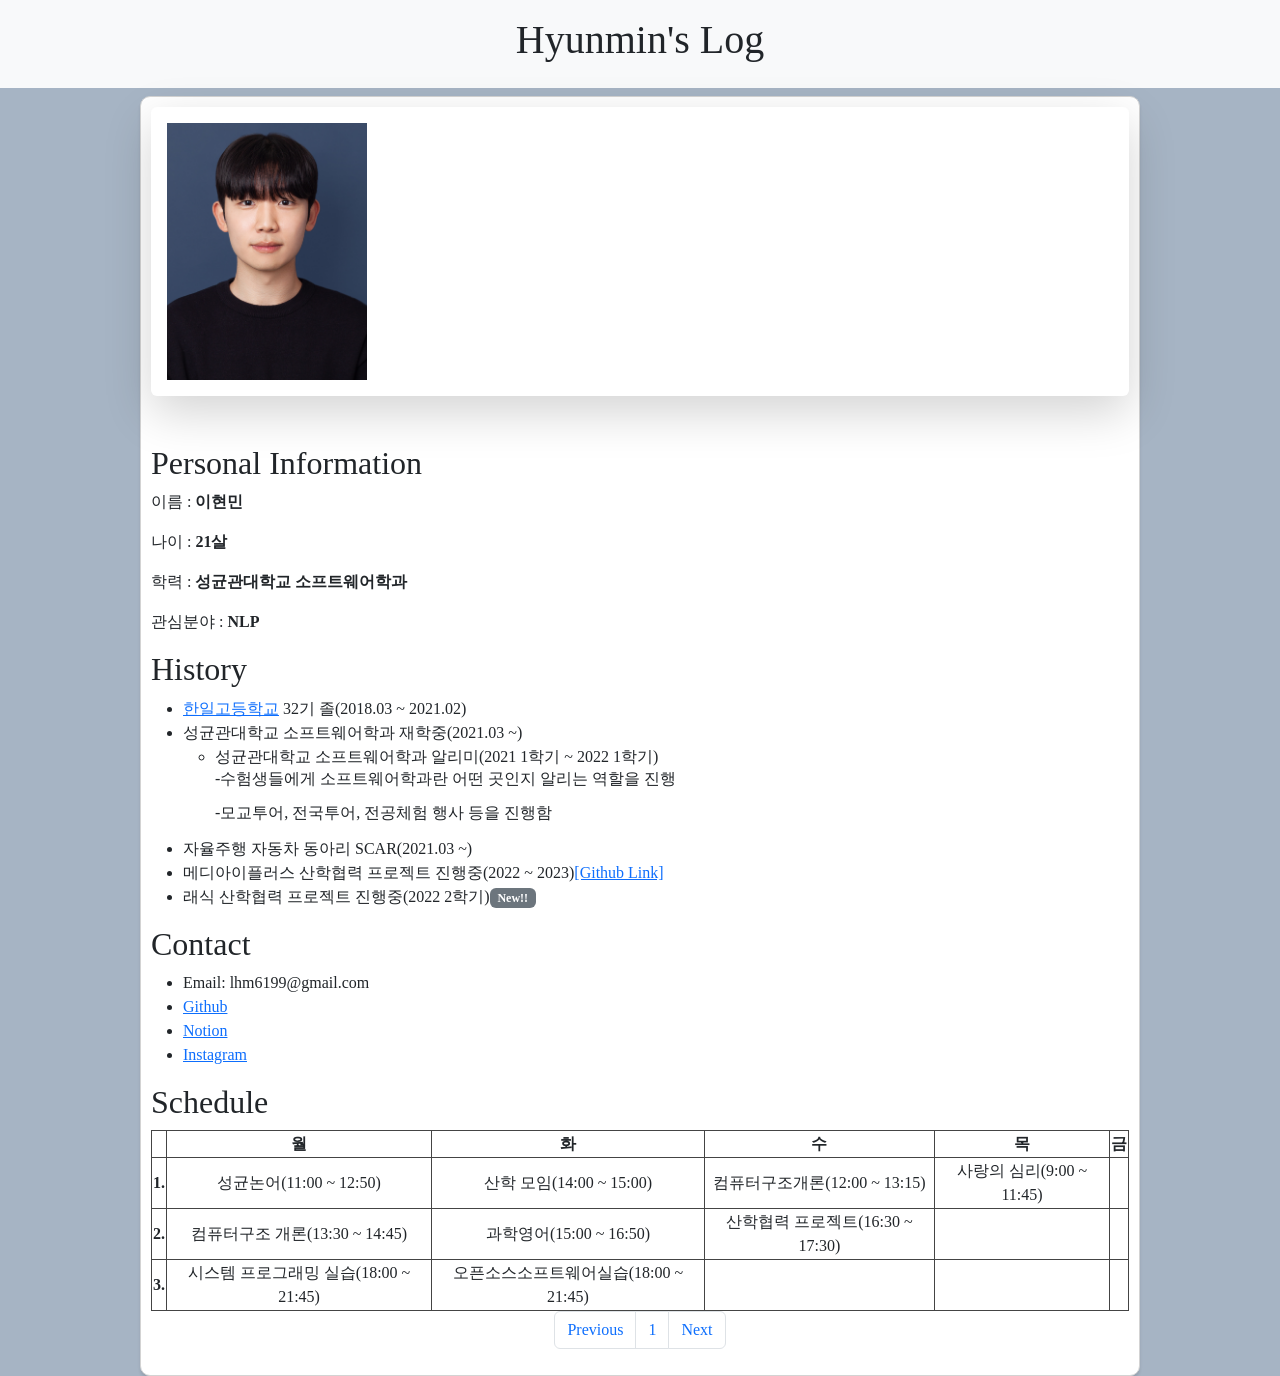
==== index.html @ b53fba77 "demo4" ====
<!DOCTYPE html>
<html>
    <head>
        <meta charset="utf-8">
        <meta name="viewport" content="width=device-width, initial-scale=1">
        <link href="https://cdn.jsdelivr.net/npm/bootstrap@5.2.2/dist/css/bootstrap.min.css" rel="stylesheet" integrity="sha384-Zenh87qX5JnK2Jl0vWa8Ck2rdkQ2Bzep5IDxbcnCeuOxjzrPF/et3URy9Bv1WTRi" crossorigin="anonymous">
        <title>Hyunmin's Log</title>
        <link rel="stylesheet" href="style.css">
        <style>
    .container {
        width: 640px;
    }
    </style>
    </head>
    <body>
        <div class="p-3 mb-2 bg-light text-dark"><h1>Hyunmin's Log</h1></div>
        
        <div id = "top">
        <div class="shadow-lg p-3 mb-5 bg-body rounded">
            <img src = "photo.png", width="200">
        </div>
        <h2>Personal Information</h2>
        <p>이름 : <strong>이현민</strong></p>
        <p>나이 : <strong>21살</strong></p>
        <p>학력 : <strong>성균관대학교 소프트웨어학과</strong></p>
        <p>관심분야 : <strong>NLP</strong></p>
        <h2>History</h2>
        <ul>     
            <li><a href="http://www.hanilgo.cnehs.kr/main.do">한일고등학교</a> 32기 졸(2018.03 ~ 2021.02)</li>
            <li>성균관대학교 소프트웨어학과 재학중(2021.03 ~)</li>
            <ul>
                <li>성균관대학교 소프트웨어학과 알리미(2021 1학기 ~ 2022 1학기)</li>
                <p class="lh-sm">-수험생들에게 소프트웨어학과란 어떤 곳인지 알리는 역할을 진행</p>
                <p class="lh-1">-모교투어, 전국투어, 전공체험 행사 등을 진행함</p>
            </ul>
            <li>자율주행 자동차 동아리 SCAR(2021.03 ~)</li>
            <li>메디아이플러스 산학협력 프로젝트 진행중(2022 ~ 2023)<a href="https://github.com/2022MediAISH">[Github Link]</a></li>
            <li>래식 산학협력 프로젝트 진행중(2022 2학기)<span class="badge bg-secondary">New!!</span></li>
        </ul>
        <h2>Contact</h2>
        <ul>
            <li>Email: lhm6199@gmail.com</li>
            <li><a href="https://github.com/lhm6199">Github</a></li>
            <li><a href="https://flame-reason-b76.notion.site/Hyunmin-s-log-848193a2e9994eef8f55692fc6514714">Notion</a></li>
            <li><a href="https://www.instagram.com/h_mini_lee/">Instagram</a></li>

        </ul>
        <h2>Schedule</h2>
        <table>
            <tr><th></th><th>월</th><th>화</th><th>수</th><th>목</th><th>금</th></tr>
            <tr><th>1.</th><td>성균논어(11:00 ~ 12:50)</td><td>산학 모임(14:00 ~ 15:00)</td><td>컴퓨터구조개론(12:00 ~ 13:15)</td><td>사랑의 심리(9:00 ~ 11:45)</td><td></td></tr>
            <tr><th>2.</th><td>컴퓨터구조 개론(13:30 ~ 14:45)</td><td>과학영어(15:00 ~ 16:50)</td><td>산학협력 프로젝트(16:30 ~ 17:30)</td><td></td><td></td></tr>
            <tr><th>3.</th><td>시스템 프로그래밍 실습(18:00 ~ 21:45)</td><td>오픈소스소프트웨어실습(18:00 ~ 21:45)</td><td></td><td></td><td></td></tr>

        </table>
        <nav aria-label="Page navigation example">
            <ul class="pagination justify-content-center">
              <li class="page-item"><a class="page-link" href="#">Previous</a></li>
              <li class="page-item"><a class="page-link" href="#">1</a></li>
              <li class="page-item"><a class="page-link" href="#">Next</a></li>
            </ul>
          </nav>     
    </div>
    </body>
</html>
---- style.css ----
body {
    background: #a6b4c4;
    font-family: "Georgia";
}


h1 {
text-align: center;
margin-top: 0px;
}

table {
    width: 100%;
    border: 1px solid #444444;
    border-collapse: collapse;
    text-align: center;
}

th, td {
    border: 1px solid #444444;
}

#top {
    width: 1000px;
    background: white;
    margin: auto;
    padding: 10px;
    border-radius: 10px;
    border: 1px solid lightgray;
    box-shadow: 0px 3px 3px rgba(0, 0, 0, 0.1);
    z-index: 1;
}

.list-group{
    line-height: 25px;
}
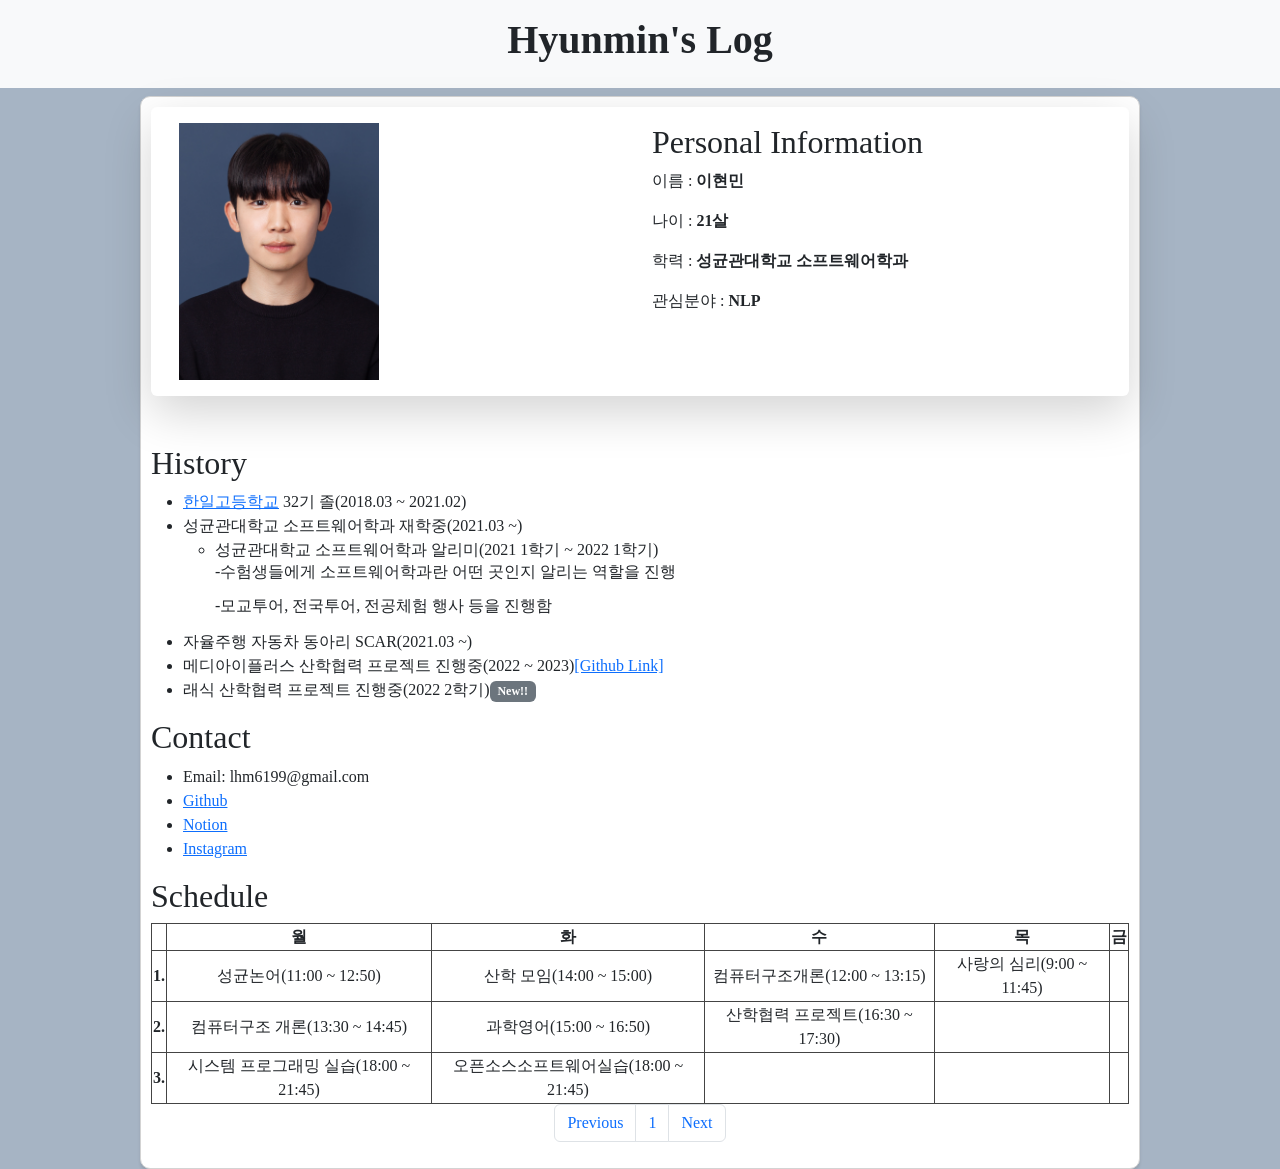
==== commit e76c681d: "final" ====
--- a/index.html
+++ b/index.html
@@ -13,17 +13,27 @@
     </style>
     </head>
     <body>
-        <div class="p-3 mb-2 bg-light text-dark"><h1>Hyunmin's Log</h1></div>
+        <div class="p-3 mb-2 bg-light text-dark"><h1 class="fw-bold">Hyunmin's Log</h1></div>
         
         <div id = "top">
         <div class="shadow-lg p-3 mb-5 bg-body rounded">
-            <img src = "photo.png", width="200">
+            <div class="container-fluid" >
+                <div class="row">
+                    
+                    <div class="col">
+                        <img src = "photo.png", width="200">
+                    </div>
+                    <div class="col">
+                        <h2>Personal Information</h2>
+                        <p>이름 : <strong>이현민</strong></p>
+                        <p>나이 : <strong>21살</strong></p>
+                        <p>학력 : <strong>성균관대학교 소프트웨어학과</strong></p>
+                        <p>관심분야 : <strong>NLP</strong></p>
+                    </div>
+                </div>
+            </div>
         </div>
-        <h2>Personal Information</h2>
-        <p>이름 : <strong>이현민</strong></p>
-        <p>나이 : <strong>21살</strong></p>
-        <p>학력 : <strong>성균관대학교 소프트웨어학과</strong></p>
-        <p>관심분야 : <strong>NLP</strong></p>
+
         <h2>History</h2>
         <ul>     
             <li><a href="http://www.hanilgo.cnehs.kr/main.do">한일고등학교</a> 32기 졸(2018.03 ~ 2021.02)</li>
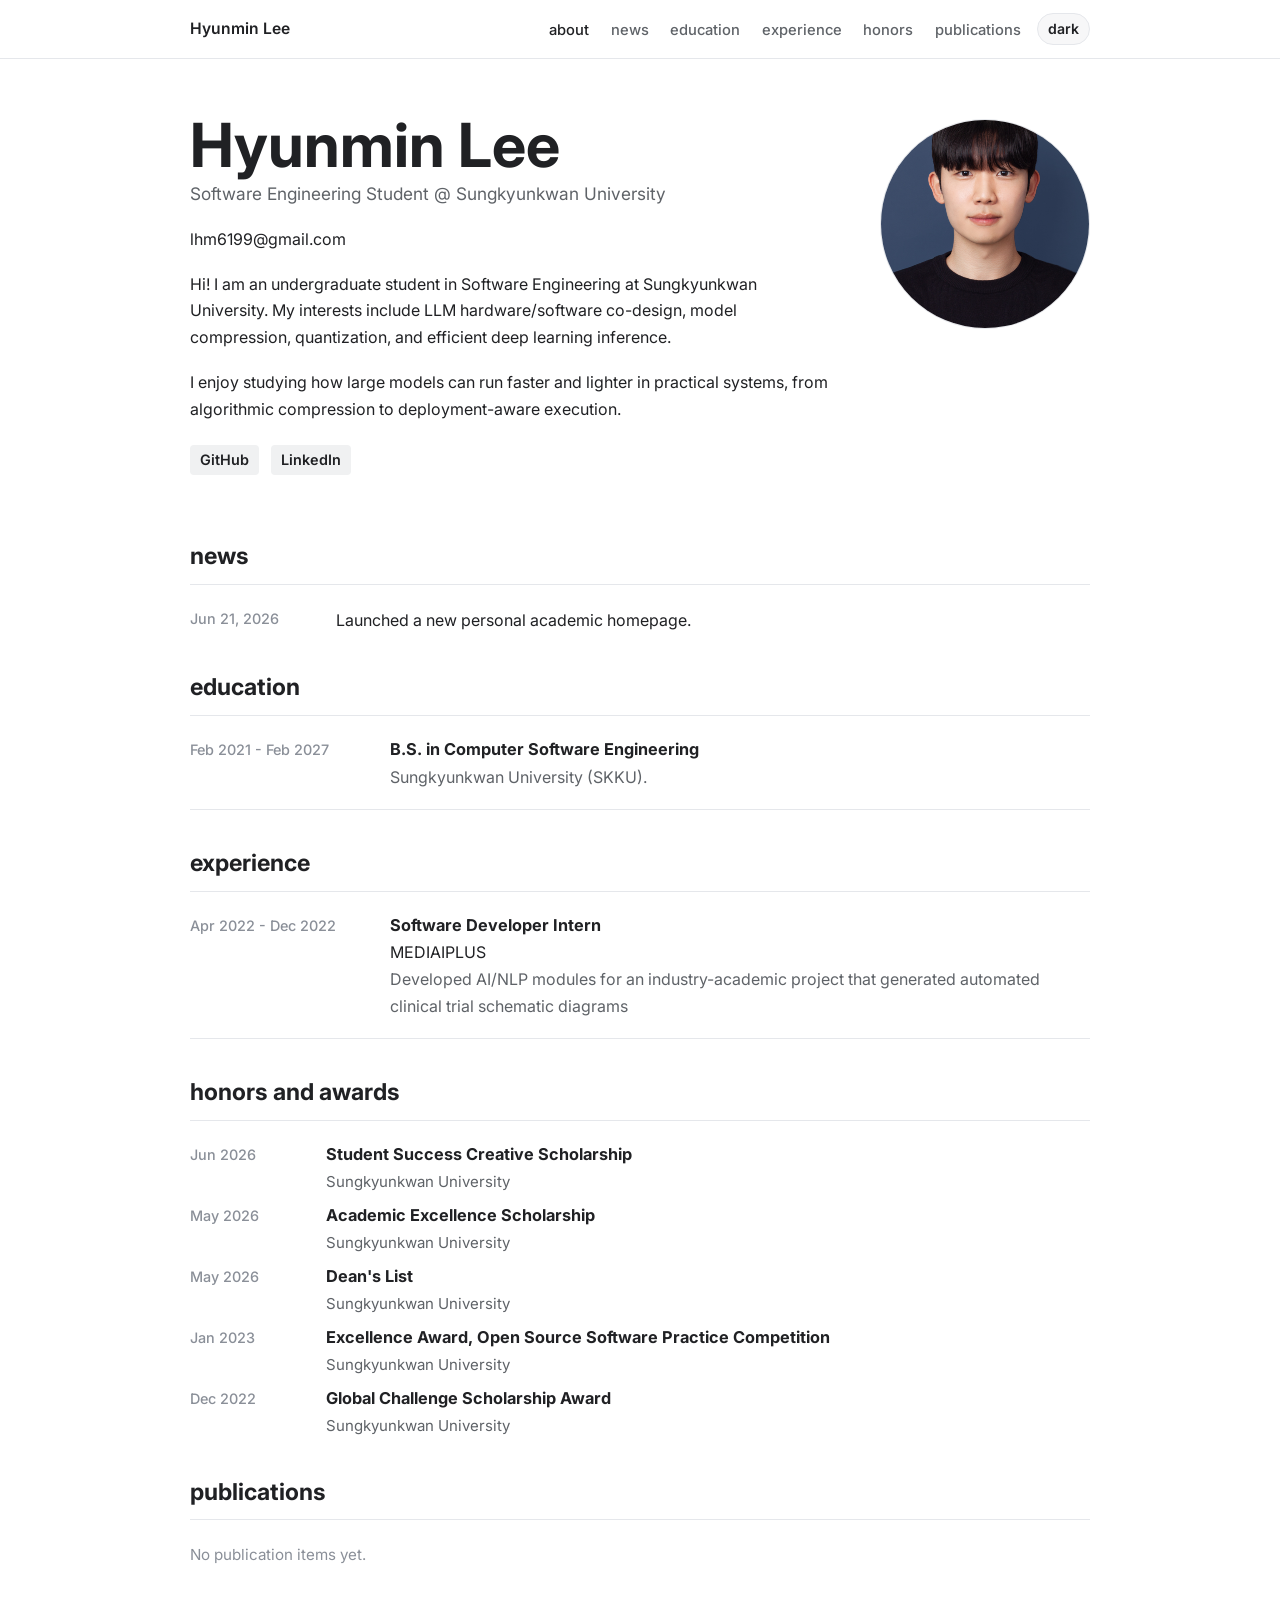
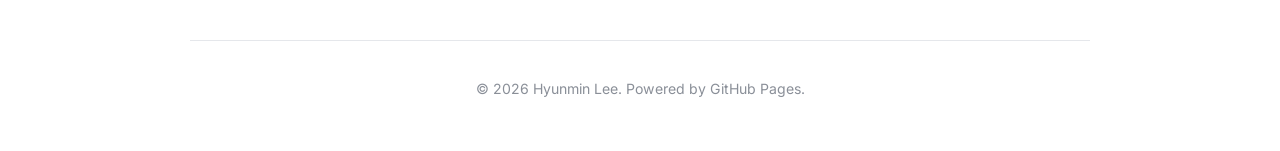
==== commit a96a474d: "new site lanched" ====
--- a/index.html
+++ b/index.html
@@ -1,75 +1,205 @@
 <!DOCTYPE html>
-<html>
-    <head>
-        <meta charset="utf-8">
-        <meta name="viewport" content="width=device-width, initial-scale=1">
-        <link href="https://cdn.jsdelivr.net/npm/bootstrap@5.2.2/dist/css/bootstrap.min.css" rel="stylesheet" integrity="sha384-Zenh87qX5JnK2Jl0vWa8Ck2rdkQ2Bzep5IDxbcnCeuOxjzrPF/et3URy9Bv1WTRi" crossorigin="anonymous">
-        <title>Hyunmin's Log</title>
-        <link rel="stylesheet" href="style.css">
-        <style>
-    .container {
-        width: 640px;
-    }
-    </style>
-    </head>
-    <body>
-        <div class="p-3 mb-2 bg-light text-dark"><h1 class="fw-bold">Hyunmin's Log</h1></div>
-        
-        <div id = "top">
-        <div class="shadow-lg p-3 mb-5 bg-body rounded">
-            <div class="container-fluid" >
-                <div class="row">
-                    
-                    <div class="col">
-                        <img src = "photo.png", width="200">
-                    </div>
-                    <div class="col">
-                        <h2>Personal Information</h2>
-                        <p>이름 : <strong>이현민</strong></p>
-                        <p>나이 : <strong>21살</strong></p>
-                        <p>학력 : <strong>성균관대학교 소프트웨어학과</strong></p>
-                        <p>관심분야 : <strong>NLP</strong></p>
-                    </div>
+<html lang="en">
+
+<head>
+    <meta charset="utf-8">
+    <meta name="viewport" content="width=device-width, initial-scale=1">
+    <title>Hyunmin Lee</title>
+    <meta name="description" content="Hyunmin Lee's academic profile, research interests, publications, and notes.">
+    <link rel="preconnect" href="https://fonts.googleapis.com">
+    <link rel="preconnect" href="https://fonts.gstatic.com" crossorigin>
+    <link href="https://fonts.googleapis.com/css2?family=Inter:wght@400;500;600;700&display=swap" rel="stylesheet">
+    <script>
+        (function () {
+            var savedTheme = null;
+            try {
+                savedTheme = localStorage.getItem("theme");
+            } catch (error) {
+                savedTheme = null;
+            }
+            var prefersDark = window.matchMedia && window.matchMedia("(prefers-color-scheme: dark)").matches;
+            document.documentElement.dataset.theme = savedTheme || (prefersDark ? "dark" : "light");
+        }());
+    </script>
+    <link rel="stylesheet" href="style.css">
+</head>
+
+<body>
+    <header class="site-header">
+        <nav class="nav" aria-label="Primary navigation">
+            <a class="brand" href="index.html">Hyunmin Lee</a>
+            <div class="nav-actions">
+                <ul class="nav-links">
+                    <li><a class="active" href="index.html">about</a></li>
+                    <li><a href="#news">news</a></li>
+                    <li><a href="#education">education</a></li>
+                    <li><a href="#experience">experience</a></li>
+                    <li><a href="#honors">honors</a></li>
+                    <li><a href="#publications">publications</a></li>
+                </ul>
+                <button class="theme-toggle" type="button" aria-label="Switch to dark mode" aria-pressed="false">dark</button>
+            </div>
+        </nav>
+    </header>
+
+    <main class="page">
+        <section class="profile-section" id="about">
+            <div class="profile-text">
+                <h1>Hyunmin Lee</h1>
+                <p class="role">Software Engineering Student @ Sungkyunkwan University</p>
+                <p class="email"><a href="mailto:lhm6199@gmail.com">lhm6199@gmail.com</a></p>
+
+                <p>
+                    Hi! I am an undergraduate student in Software Engineering at Sungkyunkwan University.
+                    My interests include LLM hardware/software co-design, model compression, quantization,
+                    and efficient deep learning inference.
+                </p>
+                <p>
+                    I enjoy studying how large models can run faster and lighter in practical systems,
+                    from algorithmic compression to deployment-aware execution.
+                </p>
+
+                <div class="profile-links" aria-label="External links">
+                    <a href="https://github.com/lhm6199" target="_blank" rel="noreferrer">GitHub</a>
+                    <a href="https://www.linkedin.com/in/hyunminlee2/" target="_blank" rel="noreferrer">LinkedIn</a>
                 </div>
             </div>
-        </div>
-
-        <h2>History</h2>
-        <ul>     
-            <li><a href="http://www.hanilgo.cnehs.kr/main.do">한일고등학교</a> 32기 졸(2018.03 ~ 2021.02)</li>
-            <li>성균관대학교 소프트웨어학과 재학중(2021.03 ~)</li>
-            <ul>
-                <li>성균관대학교 소프트웨어학과 알리미(2021 1학기 ~ 2022 1학기)</li>
-                <p class="lh-sm">-수험생들에게 소프트웨어학과란 어떤 곳인지 알리는 역할을 진행</p>
-                <p class="lh-1">-모교투어, 전국투어, 전공체험 행사 등을 진행함</p>
+
+            <figure class="profile-photo">
+                <img src="photo.png" alt="Portrait of Hyunmin Lee">
+            </figure>
+        </section>
+
+        <section class="content-section" id="news">
+            <div class="section-heading">
+                <h2>news</h2>
+            </div>
+
+            <ul class="news-list">
+                <li><time datetime="2026-06-21">Jun 21, 2026</time><span>Launched a new personal academic homepage.</span></li>
             </ul>
-            <li>자율주행 자동차 동아리 SCAR(2021.03 ~)</li>
-            <li>메디아이플러스 산학협력 프로젝트 진행중(2022 ~ 2023)<a href="https://github.com/2022MediAISH">[Github Link]</a></li>
-            <li>래식 산학협력 프로젝트 진행중(2022 2학기)<span class="badge bg-secondary">New!!</span></li>
-        </ul>
-        <h2>Contact</h2>
-        <ul>
-            <li>Email: lhm6199@gmail.com</li>
-            <li><a href="https://github.com/lhm6199">Github</a></li>
-            <li><a href="https://flame-reason-b76.notion.site/Hyunmin-s-log-848193a2e9994eef8f55692fc6514714">Notion</a></li>
-            <li><a href="https://www.instagram.com/h_mini_lee/">Instagram</a></li>
-
-        </ul>
-        <h2>Schedule</h2>
-        <table>
-            <tr><th></th><th>월</th><th>화</th><th>수</th><th>목</th><th>금</th></tr>
-            <tr><th>1.</th><td>성균논어(11:00 ~ 12:50)</td><td>산학 모임(14:00 ~ 15:00)</td><td>컴퓨터구조개론(12:00 ~ 13:15)</td><td>사랑의 심리(9:00 ~ 11:45)</td><td></td></tr>
-            <tr><th>2.</th><td>컴퓨터구조 개론(13:30 ~ 14:45)</td><td>과학영어(15:00 ~ 16:50)</td><td>산학협력 프로젝트(16:30 ~ 17:30)</td><td></td><td></td></tr>
-            <tr><th>3.</th><td>시스템 프로그래밍 실습(18:00 ~ 21:45)</td><td>오픈소스소프트웨어실습(18:00 ~ 21:45)</td><td></td><td></td><td></td></tr>
-
-        </table>
-        <nav aria-label="Page navigation example">
-            <ul class="pagination justify-content-center">
-              <li class="page-item"><a class="page-link" href="#">Previous</a></li>
-              <li class="page-item"><a class="page-link" href="#">1</a></li>
-              <li class="page-item"><a class="page-link" href="#">Next</a></li>
+        </section>
+
+        <section class="content-section" id="education">
+            <div class="section-heading">
+                <h2>education</h2>
+            </div>
+
+            <div class="cv-list">
+                <article class="cv-item">
+                    <span class="cv-date">Feb 2021 - Feb 2027</span>
+                    <div>
+                        <h3>B.S. in Computer Software Engineering</h3>
+                        <p>Sungkyunkwan University (SKKU).</p>
+                    </div>
+                </article>
+            </div>
+        </section>
+
+        <section class="content-section" id="experience">
+            <div class="section-heading">
+                <h2>experience</h2>
+            </div>
+
+            <div class="cv-list">
+                <article class="cv-item">
+                    <span class="cv-date">Apr 2022 - Dec 2022</span>
+                    <div>
+                        <h3>Software Developer Intern</h3>
+                        <p><a href="https://mediaiplus.com/" target="_blank" rel="noreferrer">MEDIAIPLUS</a></p>
+                        <p>Developed AI/NLP modules for an industry-academic project that generated automated clinical trial schematic diagrams</p>
+                    </div>
+                </article>
+            </div>
+        </section>
+
+        <section class="content-section" id="honors">
+            <div class="section-heading">
+                <h2>honors and awards</h2>
+            </div>
+
+            <ul class="award-list">
+                <li>
+                    <span>Jun 2026</span>
+                    <div>
+                        <h3>Student Success Creative Scholarship</h3>
+                        <p class="award-issuer">Sungkyunkwan University</p>
+                    </div>
+                </li>
+                <li>
+                    <span>May 2026</span>
+                    <div>
+                        <h3>Academic Excellence Scholarship</h3>
+                        <p class="award-issuer">Sungkyunkwan University</p>
+                    </div>
+                </li>
+                <li>
+                    <span>May 2026</span>
+                    <div>
+                        <h3>Dean's List</h3>
+                        <p class="award-issuer">Sungkyunkwan University</p>
+                    </div>
+                </li>
+                <li>
+                    <span>Jan 2023</span>
+                    <div>
+                        <h3>Excellence Award, Open Source Software Practice Competition</h3>
+                        <p class="award-issuer">Sungkyunkwan University</p>
+                    </div>
+                </li>
+                <li>
+                    <span>Dec 2022</span>
+                    <div>
+                        <h3>Global Challenge Scholarship Award</h3>
+                        <p class="award-issuer">Sungkyunkwan University</p>
+                    </div>
+                </li>
             </ul>
-          </nav>     
-    </div>
-    </body>
+        </section>
+
+        <section class="content-section" id="publications">
+            <div class="section-heading">
+                <h2>publications</h2>
+            </div>
+
+            <p class="empty-note">No publication items yet.</p>
+        </section>
+    </main>
+
+    <footer class="site-footer">
+        <p>© 2026 Hyunmin Lee. Powered by GitHub Pages.</p>
+    </footer>
+    <script>
+        (function () {
+            var toggle = document.querySelector(".theme-toggle");
+            var savedTheme = null;
+            try {
+                savedTheme = localStorage.getItem("theme");
+            } catch (error) {
+                savedTheme = null;
+            }
+            var prefersDark = window.matchMedia && window.matchMedia("(prefers-color-scheme: dark)").matches;
+            var theme = savedTheme || (prefersDark ? "dark" : "light");
+
+            function applyTheme(nextTheme) {
+                document.documentElement.dataset.theme = nextTheme;
+                toggle.textContent = nextTheme === "dark" ? "light" : "dark";
+                toggle.setAttribute("aria-pressed", nextTheme === "dark");
+                toggle.setAttribute("aria-label", nextTheme === "dark" ? "Switch to light mode" : "Switch to dark mode");
+            }
+
+            applyTheme(theme);
+            toggle.addEventListener("click", function () {
+                var nextTheme = document.documentElement.dataset.theme === "dark" ? "light" : "dark";
+                try {
+                    localStorage.setItem("theme", nextTheme);
+                } catch (error) {
+                    savedTheme = null;
+                }
+                applyTheme(nextTheme);
+            });
+        }());
+    </script>
+</body>
+
 </html>
--- a/style.css
+++ b/style.css
@@ -1,36 +1,606 @@
+:root {
+    color-scheme: light;
+    --bg: #ffffff;
+    --surface: #f7f7f8;
+    --text: #202124;
+    --muted: #5f6368;
+    --faint: #8a8f98;
+    --line: #e5e7eb;
+    --accent: #202124;
+    --accent-soft: #f0f1f2;
+    --header-bg: rgba(255, 255, 255, 0.92);
+    --link-hover-bg: #e3e4e6;
+    --article-text: #34383f;
+    --max-width: 900px;
+}
+
+[data-theme="dark"] {
+    color-scheme: dark;
+    --bg: #101112;
+    --surface: #181a1c;
+    --text: #f2f2f2;
+    --muted: #b5b5b5;
+    --faint: #8b8b8b;
+    --line: #303236;
+    --accent: #f4f4f4;
+    --accent-soft: #242628;
+    --header-bg: rgba(16, 17, 18, 0.92);
+    --link-hover-bg: #303236;
+    --article-text: #dddddd;
+}
+
+* {
+    box-sizing: border-box;
+}
+
+html {
+    scroll-behavior: smooth;
+}
+
 body {
-    background: #a6b4c4;
-    font-family: "Georgia";
-}
-
-
-h1 {
-text-align: center;
-margin-top: 0px;
-}
-
-table {
-    width: 100%;
-    border: 1px solid #444444;
-    border-collapse: collapse;
+    margin: 0;
+    background: var(--bg);
+    color: var(--text);
+    font-family: "Inter", -apple-system, BlinkMacSystemFont, "Segoe UI", sans-serif;
+    font-size: 16px;
+    line-height: 1.68;
+    transition: background-color 0.2s ease, color 0.2s ease;
+}
+
+a {
+    color: var(--accent);
+    text-decoration: none;
+}
+
+a:hover {
+    text-decoration: underline;
+}
+
+img {
+    display: block;
+    max-width: 100%;
+}
+
+.site-header {
+    position: sticky;
+    top: 0;
+    z-index: 10;
+    background: var(--header-bg);
+    border-bottom: 1px solid var(--line);
+    backdrop-filter: blur(12px);
+}
+
+.nav {
+    display: flex;
+    align-items: center;
+    justify-content: space-between;
+    width: min(var(--max-width), calc(100% - 40px));
+    min-height: 58px;
+    margin: 0 auto;
+}
+
+.brand {
+    color: var(--text);
+    font-size: 0.98rem;
+    font-weight: 600;
+}
+
+.brand:hover {
+    color: var(--accent);
+    text-decoration: none;
+}
+
+.nav-links {
+    display: flex;
+    align-items: center;
+    justify-content: flex-end;
+    flex-wrap: wrap;
+    gap: 1.35rem;
+    margin: 0;
+    padding: 0;
+    list-style: none;
+}
+
+.nav-links a {
+    color: var(--muted);
+    font-size: 0.92rem;
+    font-weight: 500;
+}
+
+.nav-links a:hover,
+.nav-links a.active {
+    color: var(--text);
+    text-decoration: none;
+}
+
+.theme-toggle {
+    display: inline-flex;
+    align-items: center;
+    justify-content: center;
+    min-width: 38px;
+    height: 32px;
+    margin-left: 1rem;
+    padding: 0 10px;
+    border: 1px solid var(--line);
+    border-radius: 999px;
+    background: var(--surface);
+    color: var(--text);
+    font: inherit;
+    font-size: 0.88rem;
+    font-weight: 600;
+    line-height: 1;
+    cursor: pointer;
+}
+
+.theme-toggle:hover {
+    border-color: var(--muted);
+}
+
+.nav-actions {
+    display: flex;
+    align-items: center;
+    justify-content: flex-end;
+    min-width: 0;
+}
+
+.page {
+    width: min(var(--max-width), calc(100% - 40px));
+    margin: 0 auto;
+    padding: 54px 0 24px;
+}
+
+.profile-section {
+    display: grid;
+    grid-template-columns: minmax(0, 1fr) 210px;
+    gap: 48px;
+    align-items: start;
+    padding-bottom: 28px;
+}
+
+.profile-text h1,
+.page-title h1,
+.article-header h1 {
+    margin: 0;
+    color: var(--text);
+    font-size: clamp(2.25rem, 6vw, 3.8rem);
+    font-weight: 700;
+    line-height: 1.08;
+    letter-spacing: 0;
+}
+
+.role {
+    margin: 10px 0 0;
+    color: var(--muted);
+    font-size: 1.08rem;
+}
+
+.email {
+    margin: 5px 0 26px;
+    color: var(--muted);
+}
+
+.profile-text p {
+    max-width: 650px;
+    margin: 0 0 18px;
+}
+
+.profile-links {
+    display: flex;
+    flex-wrap: wrap;
+    gap: 12px;
+    margin-top: 22px;
+}
+
+.profile-links a,
+.paper-links a {
+    display: inline-flex;
+    align-items: center;
+    min-height: 30px;
+    padding: 3px 10px;
+    border-radius: 4px;
+    background: var(--accent-soft);
+    color: var(--accent);
+    font-size: 0.9rem;
+    font-weight: 600;
+}
+
+.profile-links a:hover,
+.paper-links a:hover {
+    background: var(--link-hover-bg);
+    text-decoration: none;
+}
+
+.profile-photo {
+    margin: 6px 0 0;
+}
+
+.profile-photo img {
+    width: 210px;
+    height: 210px;
+    aspect-ratio: 1;
+    border-radius: 50%;
+    border: 1px solid var(--line);
+    object-fit: cover;
+}
+
+.content-section {
+    padding: 34px 0 0;
+}
+
+.section-heading {
+    border-bottom: 1px solid var(--line);
+    margin-bottom: 22px;
+}
+
+.section-heading h2 {
+    margin: 0 0 8px;
+    color: var(--text);
+    font-size: 1.45rem;
+    font-weight: 700;
+    text-transform: lowercase;
+}
+
+.publication-list {
+    margin: 0;
+    padding: 0;
+    list-style: none;
+    counter-reset: publication;
+}
+
+.cv-list {
+    display: grid;
+    gap: 18px;
+}
+
+.cv-item {
+    display: grid;
+    grid-template-columns: 180px minmax(0, 1fr);
+    gap: 20px;
+    padding-bottom: 18px;
+    border-bottom: 1px solid var(--line);
+}
+
+.cv-item h3 {
+    margin: 0 0 3px;
+    color: var(--text);
+    font-size: 1.02rem;
+    line-height: 1.4;
+}
+
+.cv-item p {
+    margin: 0;
+    color: var(--muted);
+}
+
+.cv-date {
+    color: var(--faint);
+    font-size: 0.9rem;
+    font-weight: 500;
+}
+
+.publication-item {
+    display: grid;
+    grid-template-columns: 150px minmax(0, 1fr);
+    gap: 22px;
+    padding: 8px 0 28px;
+    counter-increment: publication;
+}
+
+.publication-item::before {
+    content: counter(publication) ".";
+    position: absolute;
+    opacity: 0;
+}
+
+.publication-thumb {
+    width: 150px;
+    height: 96px;
+    border: 1px solid var(--line);
+    border-radius: 6px;
+    background: var(--surface);
+}
+
+.placeholder-thumb {
+    display: grid;
+    place-items: center;
+    color: var(--accent);
+    font-size: 1.1rem;
+    font-weight: 700;
+    letter-spacing: 0;
+}
+
+.publication-body h3,
+.activity-item h3,
+.post-preview h2 {
+    margin: 0 0 4px;
+    color: var(--text);
+    font-size: 1.03rem;
+    line-height: 1.38;
+}
+
+.publication-body h3 {
+    font-weight: 700;
+}
+
+.authors,
+.venue {
+    margin: 0;
+    color: var(--muted);
+    font-size: 0.94rem;
+    line-height: 1.5;
+}
+
+.paper-links {
+    display: flex;
+    flex-wrap: wrap;
+    gap: 8px;
+    margin-top: 10px;
+}
+
+.activity-list {
+    display: grid;
+    gap: 18px;
+}
+
+.activity-item {
+    display: grid;
+    grid-template-columns: 170px minmax(0, 1fr);
+    gap: 18px;
+    padding-bottom: 18px;
+    border-bottom: 1px solid var(--line);
+}
+
+.activity-date,
+.news-list time,
+.post-meta {
+    color: var(--faint);
+    font-size: 0.9rem;
+    font-weight: 500;
+}
+
+.activity-item p {
+    margin: 3px 0 0;
+    color: var(--muted);
+}
+
+.news-list {
+    display: grid;
+    gap: 10px;
+    margin: 0;
+    padding: 0;
+    list-style: none;
+}
+
+.news-list li {
+    display: grid;
+    grid-template-columns: 130px minmax(0, 1fr);
+    gap: 16px;
+}
+
+.award-list {
+    display: grid;
+    gap: 10px;
+    margin: 0;
+    padding: 0;
+    list-style: none;
+}
+
+.award-list li {
+    display: grid;
+    grid-template-columns: 120px minmax(0, 1fr);
+    gap: 16px;
+}
+
+.award-list span {
+    color: var(--faint);
+    font-size: 0.9rem;
+    font-weight: 500;
+}
+
+.award-list p {
+    margin: 0;
+}
+
+.award-list h3 {
+    margin: 0 0 3px;
+    color: var(--text);
+    font-size: 1.02rem;
+    line-height: 1.4;
+}
+
+.award-issuer {
+    color: var(--muted);
+    font-size: 0.94rem;
+}
+
+.empty-note {
+    margin: 0;
+    color: var(--faint);
+    font-size: 0.95rem;
+}
+
+.publication-group {
+    padding-bottom: 24px;
+}
+
+.publication-group + .publication-group {
+    padding-top: 6px;
+}
+
+.publication-group h3 {
+    margin: 0 0 14px;
+    color: var(--text);
+    font-size: 1.08rem;
+    font-weight: 700;
+}
+
+.numbered-publications {
+    display: grid;
+    gap: 16px;
+    margin: 0;
+    padding-left: 1.4rem;
+}
+
+.numbered-publications li {
+    padding-left: 2px;
+}
+
+.numbered-publications p {
+    margin: 3px 0 0;
+}
+
+.pub-tag {
+    display: inline-flex;
+    margin-bottom: 2px;
+    color: var(--faint);
+    font-size: 0.88rem;
+    font-weight: 700;
+}
+
+.site-footer {
+    width: min(var(--max-width), calc(100% - 40px));
+    margin: 48px auto 0;
+    padding: 22px 0 36px;
+    border-top: 1px solid var(--line);
+    color: var(--faint);
+    font-size: 0.88rem;
     text-align: center;
 }
 
-th, td {
-    border: 1px solid #444444;
-}
-
-#top {
-    width: 1000px;
-    background: white;
-    margin: auto;
-    padding: 10px;
-    border-radius: 10px;
-    border: 1px solid lightgray;
-    box-shadow: 0px 3px 3px rgba(0, 0, 0, 0.1);
-    z-index: 1;
-}
-
-.list-group{
-    line-height: 25px;
-}+.page-title {
+    padding-bottom: 22px;
+    border-bottom: 1px solid var(--line);
+}
+
+.page-title p {
+    margin: 12px 0 0;
+    color: var(--muted);
+}
+
+.post-list {
+    display: grid;
+    gap: 0;
+}
+
+.post-preview {
+    padding: 24px 0;
+    border-bottom: 1px solid var(--line);
+}
+
+.post-preview h2 {
+    font-size: 1.28rem;
+}
+
+.post-preview h2 a {
+    color: var(--text);
+}
+
+.post-preview h2 a:hover {
+    color: var(--accent);
+}
+
+.post-preview p {
+    margin: 8px 0 0;
+    color: var(--muted);
+}
+
+.post-preview .post-meta {
+    margin: 0 0 6px;
+}
+
+.article {
+    max-width: 760px;
+}
+
+.article-header {
+    padding-bottom: 26px;
+    border-bottom: 1px solid var(--line);
+}
+
+.article-header h1 {
+    max-width: 720px;
+    font-size: clamp(2rem, 5vw, 3.2rem);
+}
+
+.article-content {
+    padding-top: 28px;
+}
+
+.article-content p,
+.article-content li {
+    color: var(--article-text);
+}
+
+.article-content h2 {
+    margin: 34px 0 8px;
+    font-size: 1.45rem;
+    line-height: 1.3;
+}
+
+.article-content h3 {
+    margin: 24px 0 6px;
+    font-size: 1.14rem;
+}
+
+.article-content ul {
+    padding-left: 1.4rem;
+}
+
+@media (max-width: 760px) {
+    .nav {
+        flex-direction: column;
+        align-items: flex-start;
+        gap: 12px;
+        width: min(100% - 28px, var(--max-width));
+        padding: 12px 0;
+    }
+
+    .nav-actions {
+        align-items: flex-start;
+        justify-content: space-between;
+        width: 100%;
+    }
+
+    .nav-links {
+        gap: 0.6rem 0.9rem;
+        justify-content: flex-start;
+    }
+
+    .theme-toggle {
+        margin-left: 0.8rem;
+    }
+
+    .page {
+        width: min(100% - 28px, var(--max-width));
+        padding-top: 36px;
+    }
+
+    .profile-section {
+        grid-template-columns: 1fr;
+        gap: 26px;
+    }
+
+    .profile-photo {
+        order: -1;
+    }
+
+    .profile-photo img {
+        width: 160px;
+        height: 160px;
+    }
+
+    .publication-item,
+    .activity-item,
+    .cv-item,
+    .award-list li,
+    .news-list li {
+        grid-template-columns: 1fr;
+        gap: 8px;
+    }
+
+    .publication-thumb {
+        width: 100%;
+        max-width: 260px;
+        height: 120px;
+    }
+}
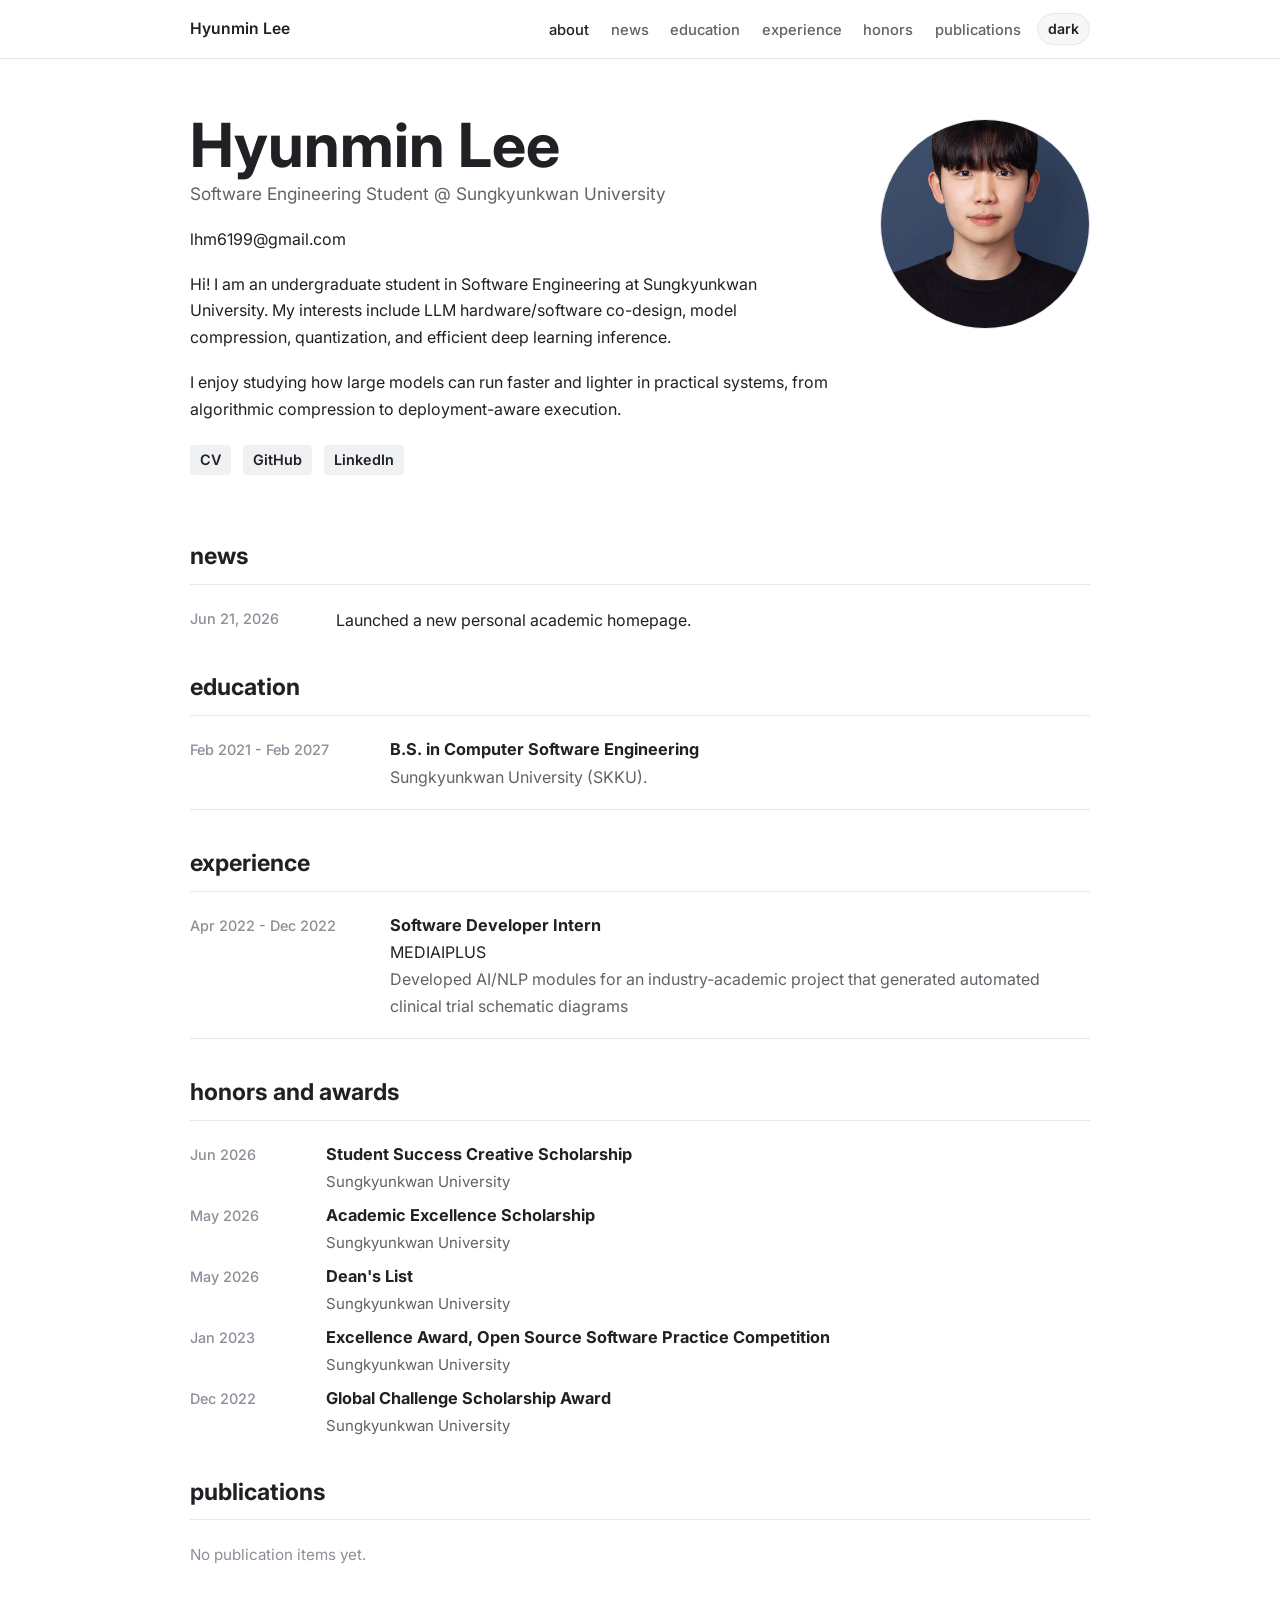
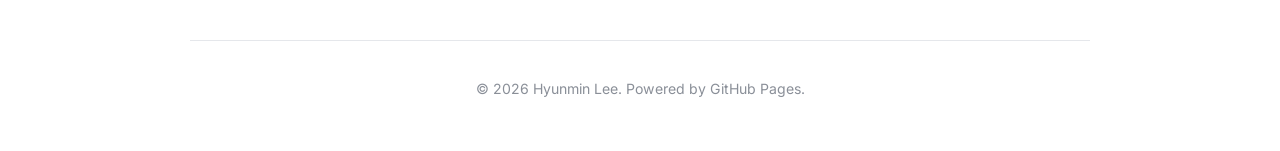
==== commit aa68b362: "add CV download" ====
--- a/index.html
+++ b/index.html
@@ -60,6 +60,7 @@
                 </p>
 
                 <div class="profile-links" aria-label="External links">
+                    <a href="HM_CV.pdf" download="Hyunmin_Lee_CV.pdf">CV</a>
                     <a href="https://github.com/lhm6199" target="_blank" rel="noreferrer">GitHub</a>
                     <a href="https://www.linkedin.com/in/hyunminlee2/" target="_blank" rel="noreferrer">LinkedIn</a>
                 </div>
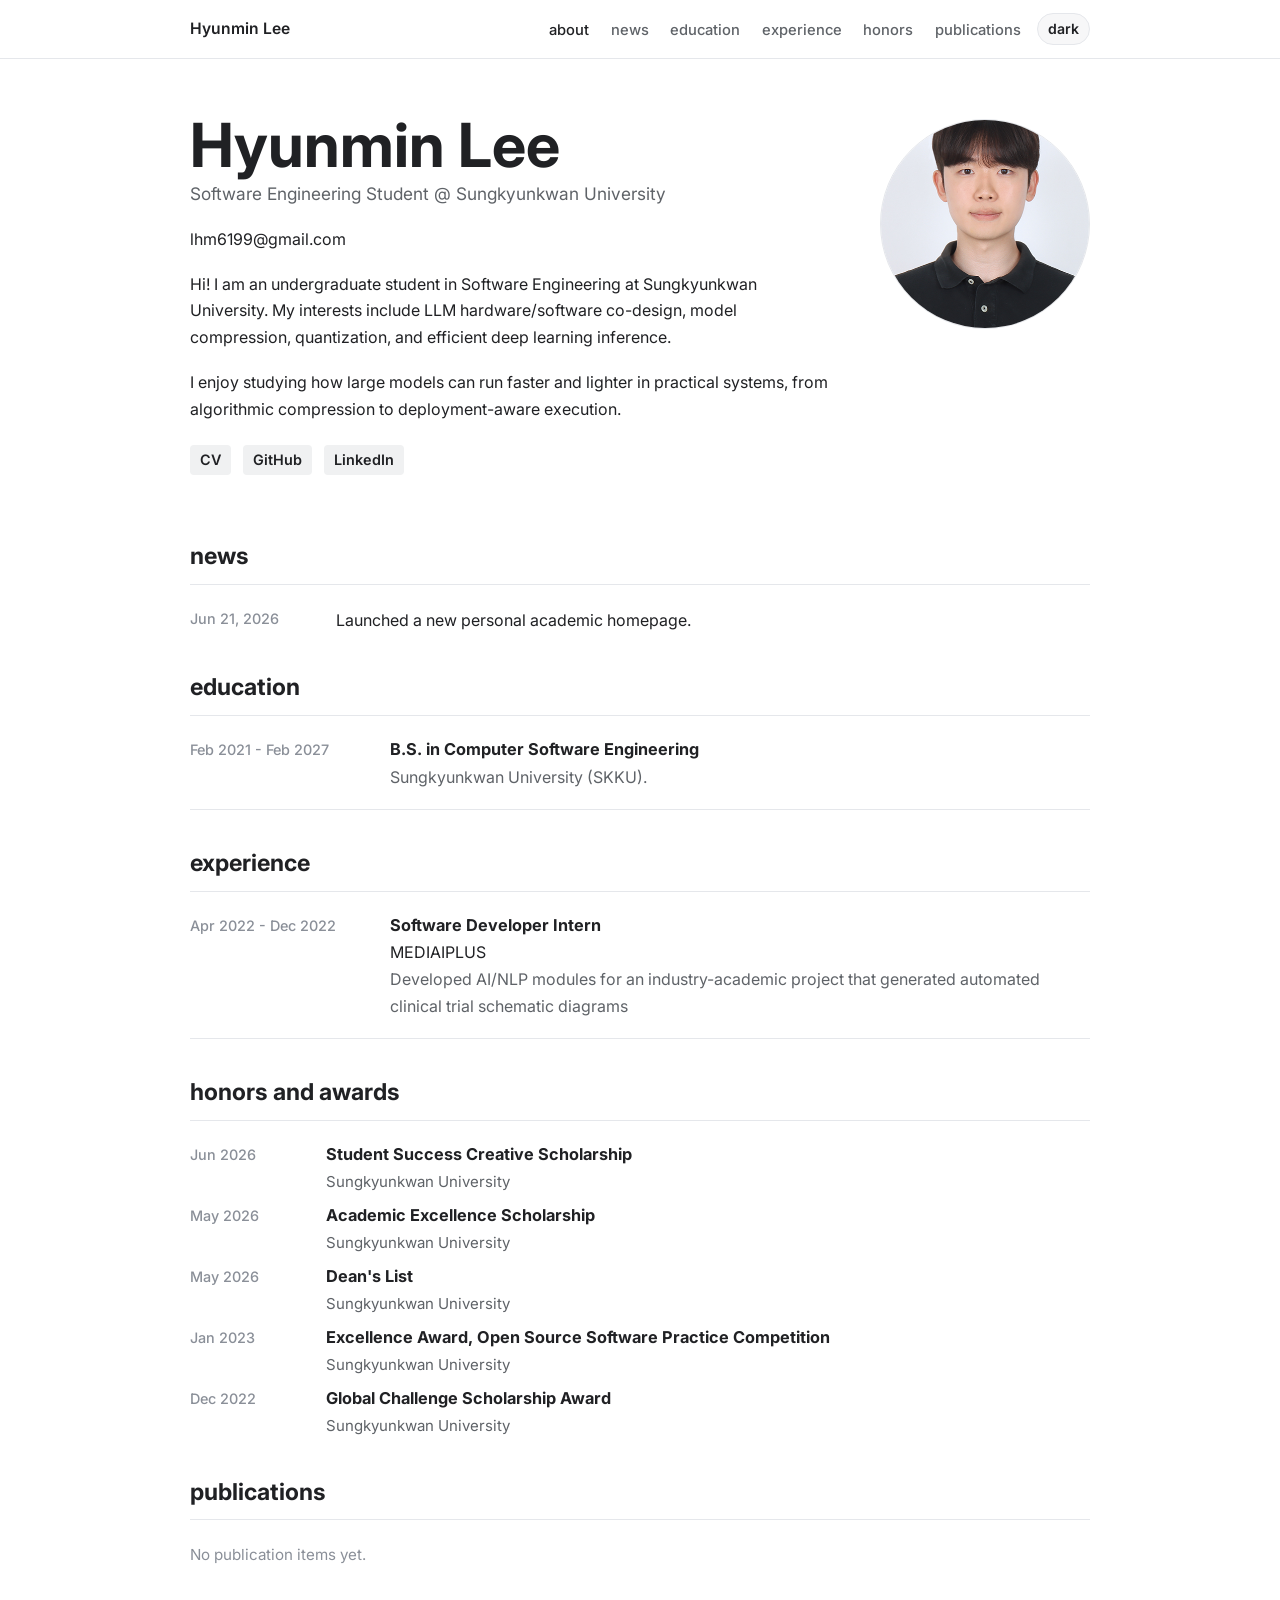
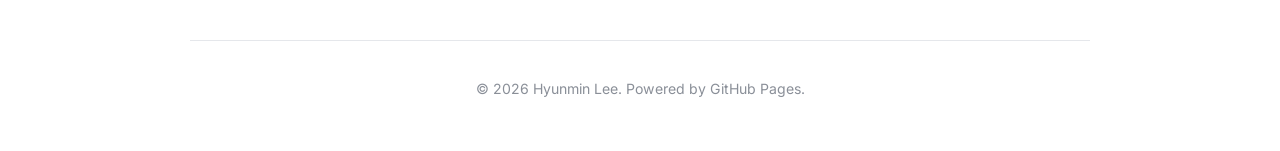
==== commit cc2170a8: "new profile photo upload" ====
--- a/index.html
+++ b/index.html
@@ -67,7 +67,7 @@
             </div>
 
             <figure class="profile-photo">
-                <img src="photo.png" alt="Portrait of Hyunmin Lee">
+                <img src="photo.jpg" alt="Portrait of Hyunmin Lee">
             </figure>
         </section>
 
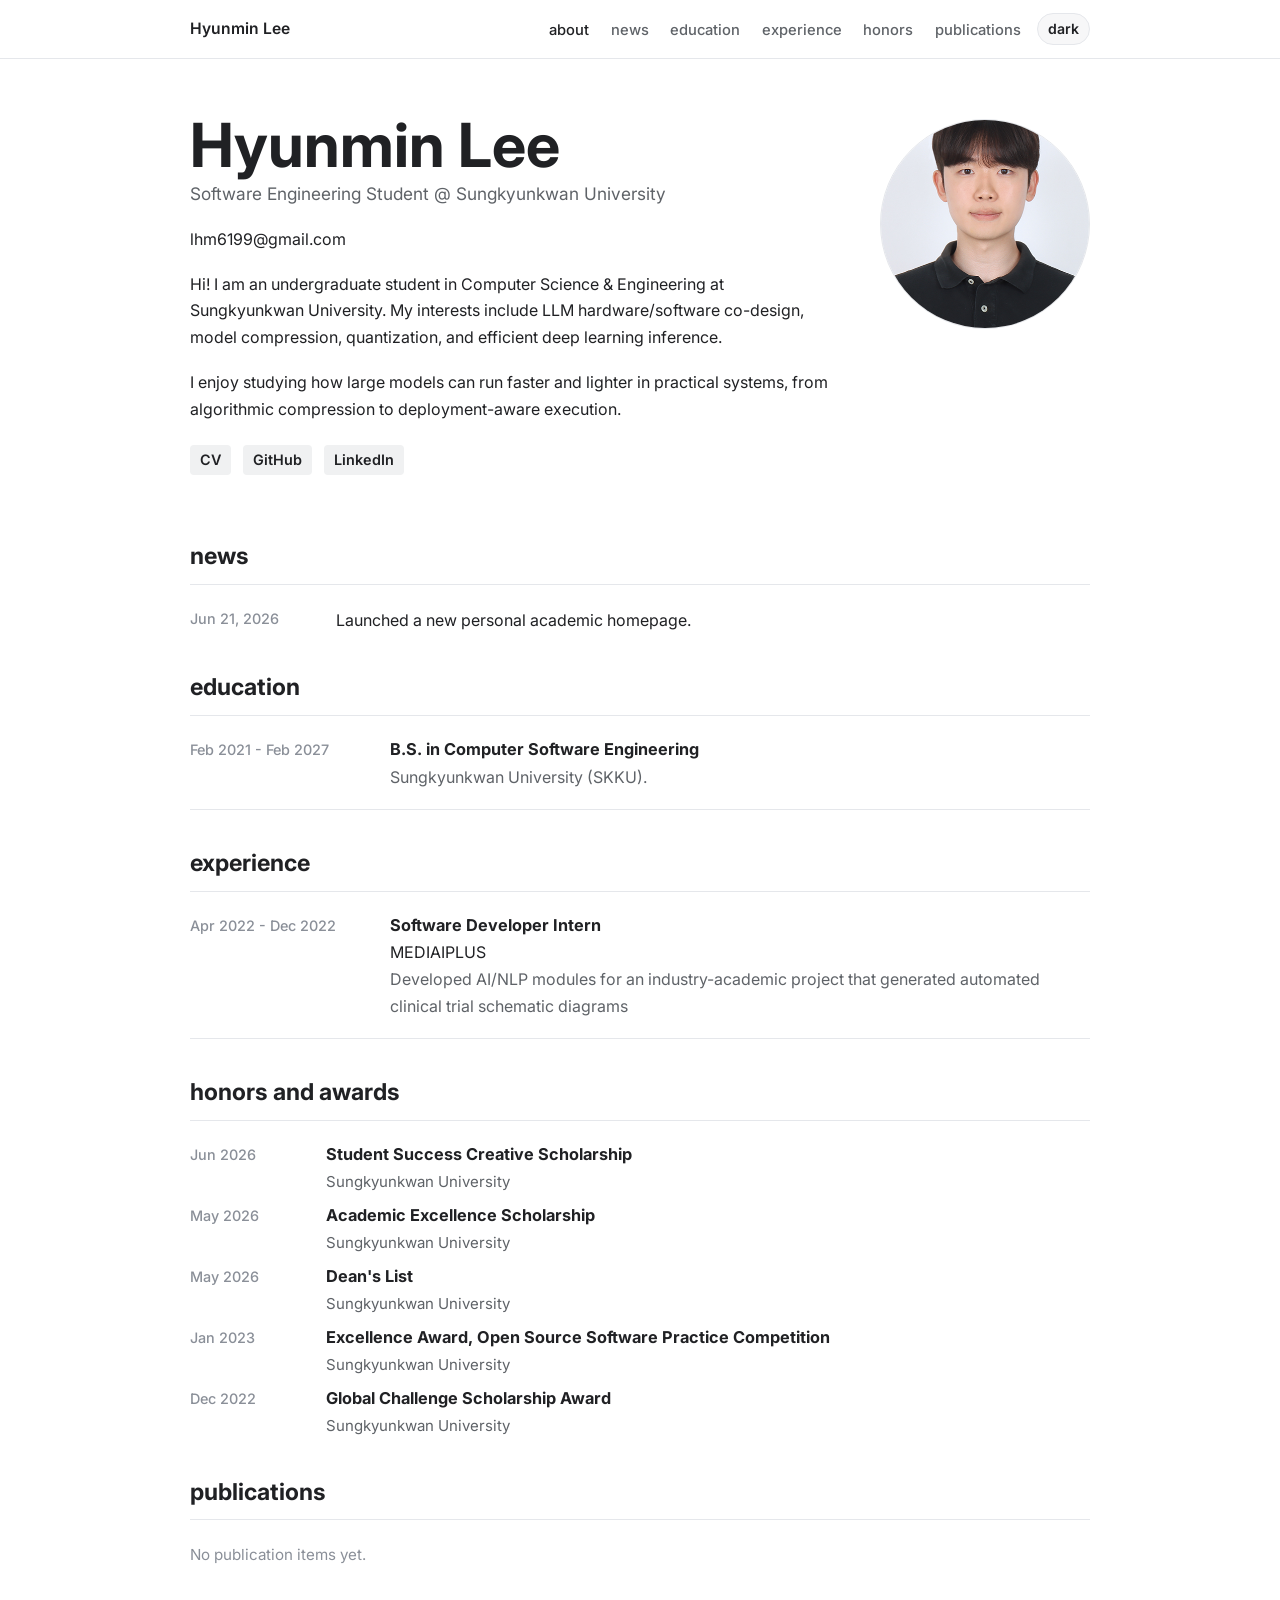
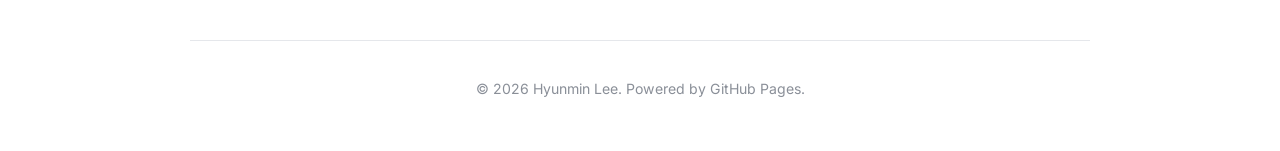
==== commit 19613068: "software -> computer science & engineering" ====
--- a/index.html
+++ b/index.html
@@ -50,7 +50,7 @@
                 <p class="email"><a href="mailto:lhm6199@gmail.com">lhm6199@gmail.com</a></p>
 
                 <p>
-                    Hi! I am an undergraduate student in Software Engineering at Sungkyunkwan University.
+                    Hi! I am an undergraduate student in Computer Science & Engineering at Sungkyunkwan University.
                     My interests include LLM hardware/software co-design, model compression, quantization,
                     and efficient deep learning inference.
                 </p>
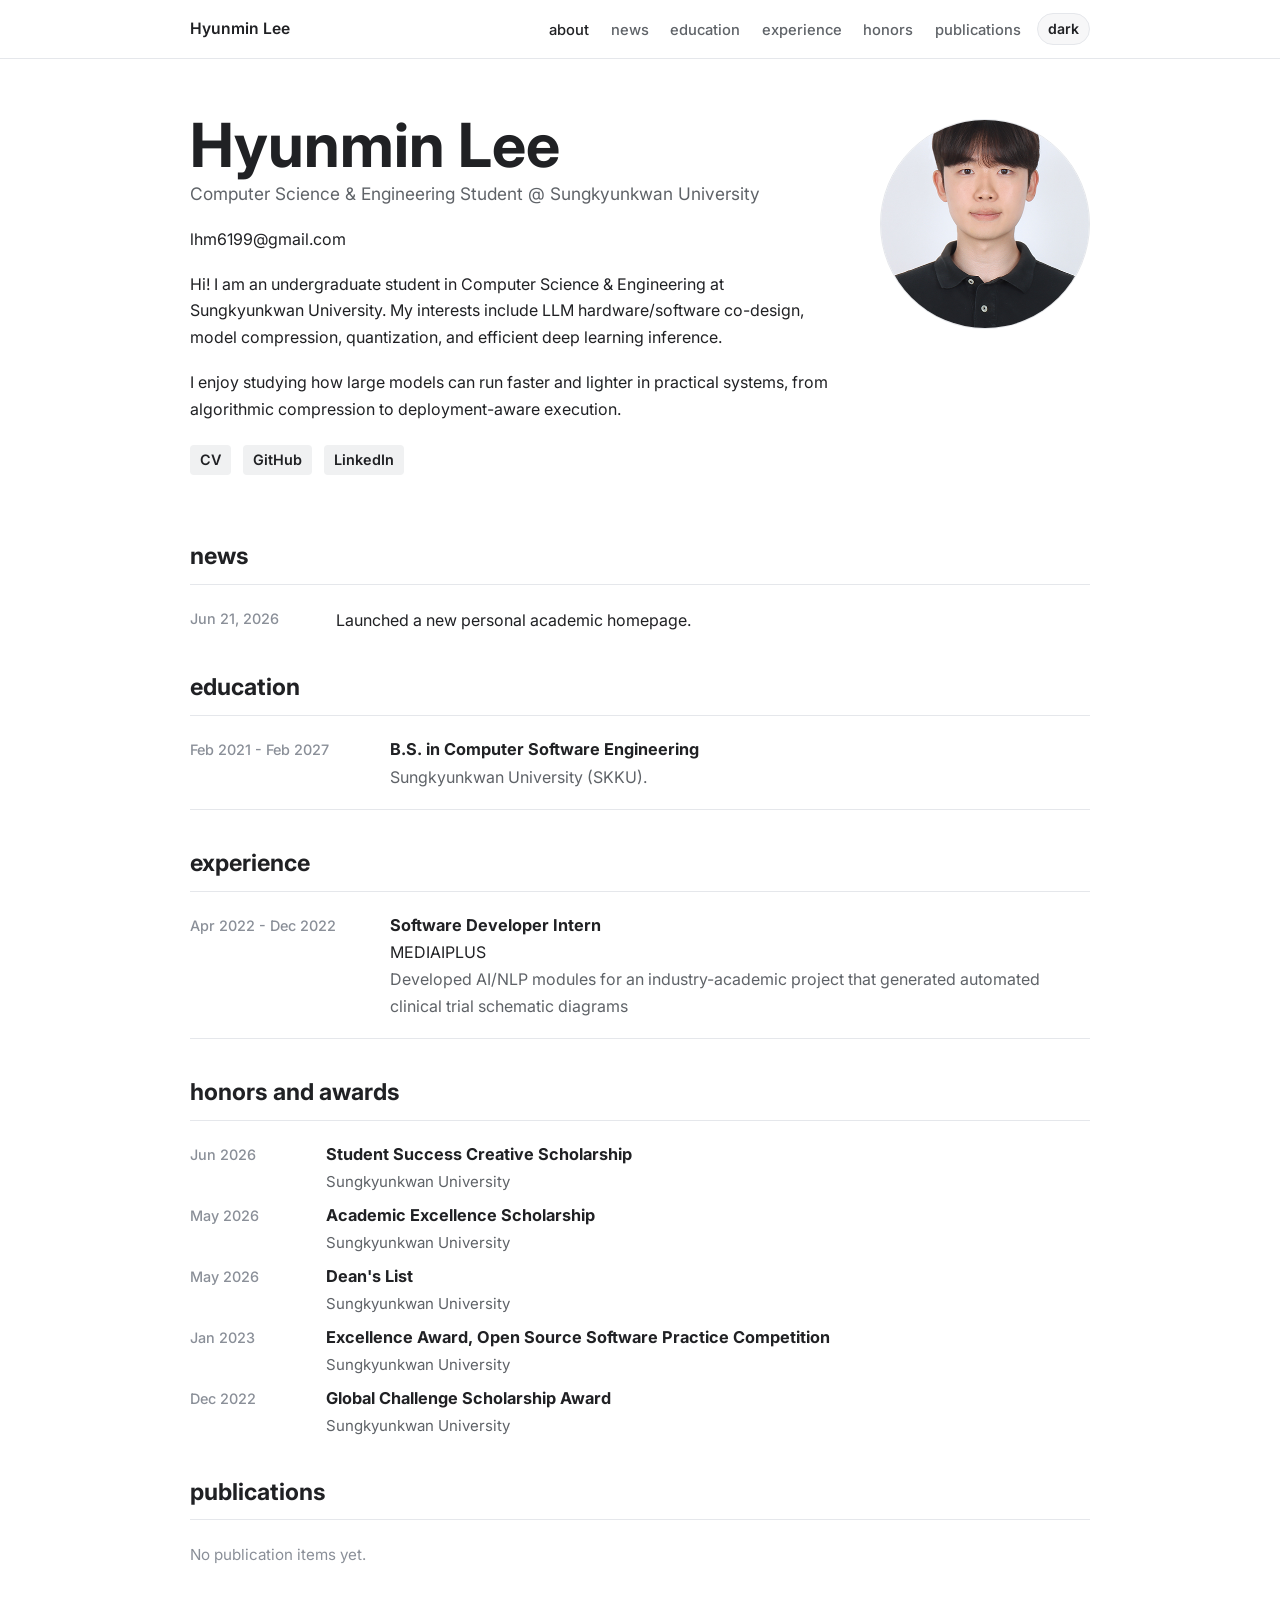
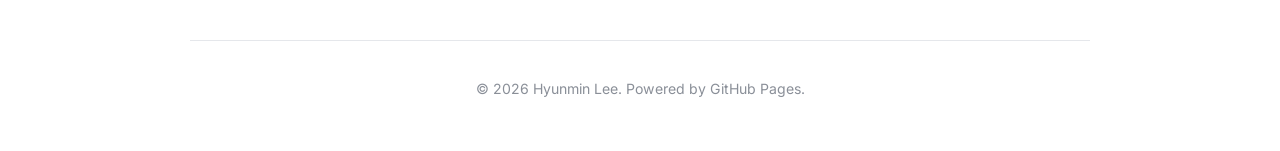
==== commit 93703bb3: "software -> computer science & engineering2" ====
--- a/index.html
+++ b/index.html
@@ -46,7 +46,7 @@
         <section class="profile-section" id="about">
             <div class="profile-text">
                 <h1>Hyunmin Lee</h1>
-                <p class="role">Software Engineering Student @ Sungkyunkwan University</p>
+                <p class="role">Computer Science & Engineering Student @ Sungkyunkwan University</p>
                 <p class="email"><a href="mailto:lhm6199@gmail.com">lhm6199@gmail.com</a></p>
 
                 <p>
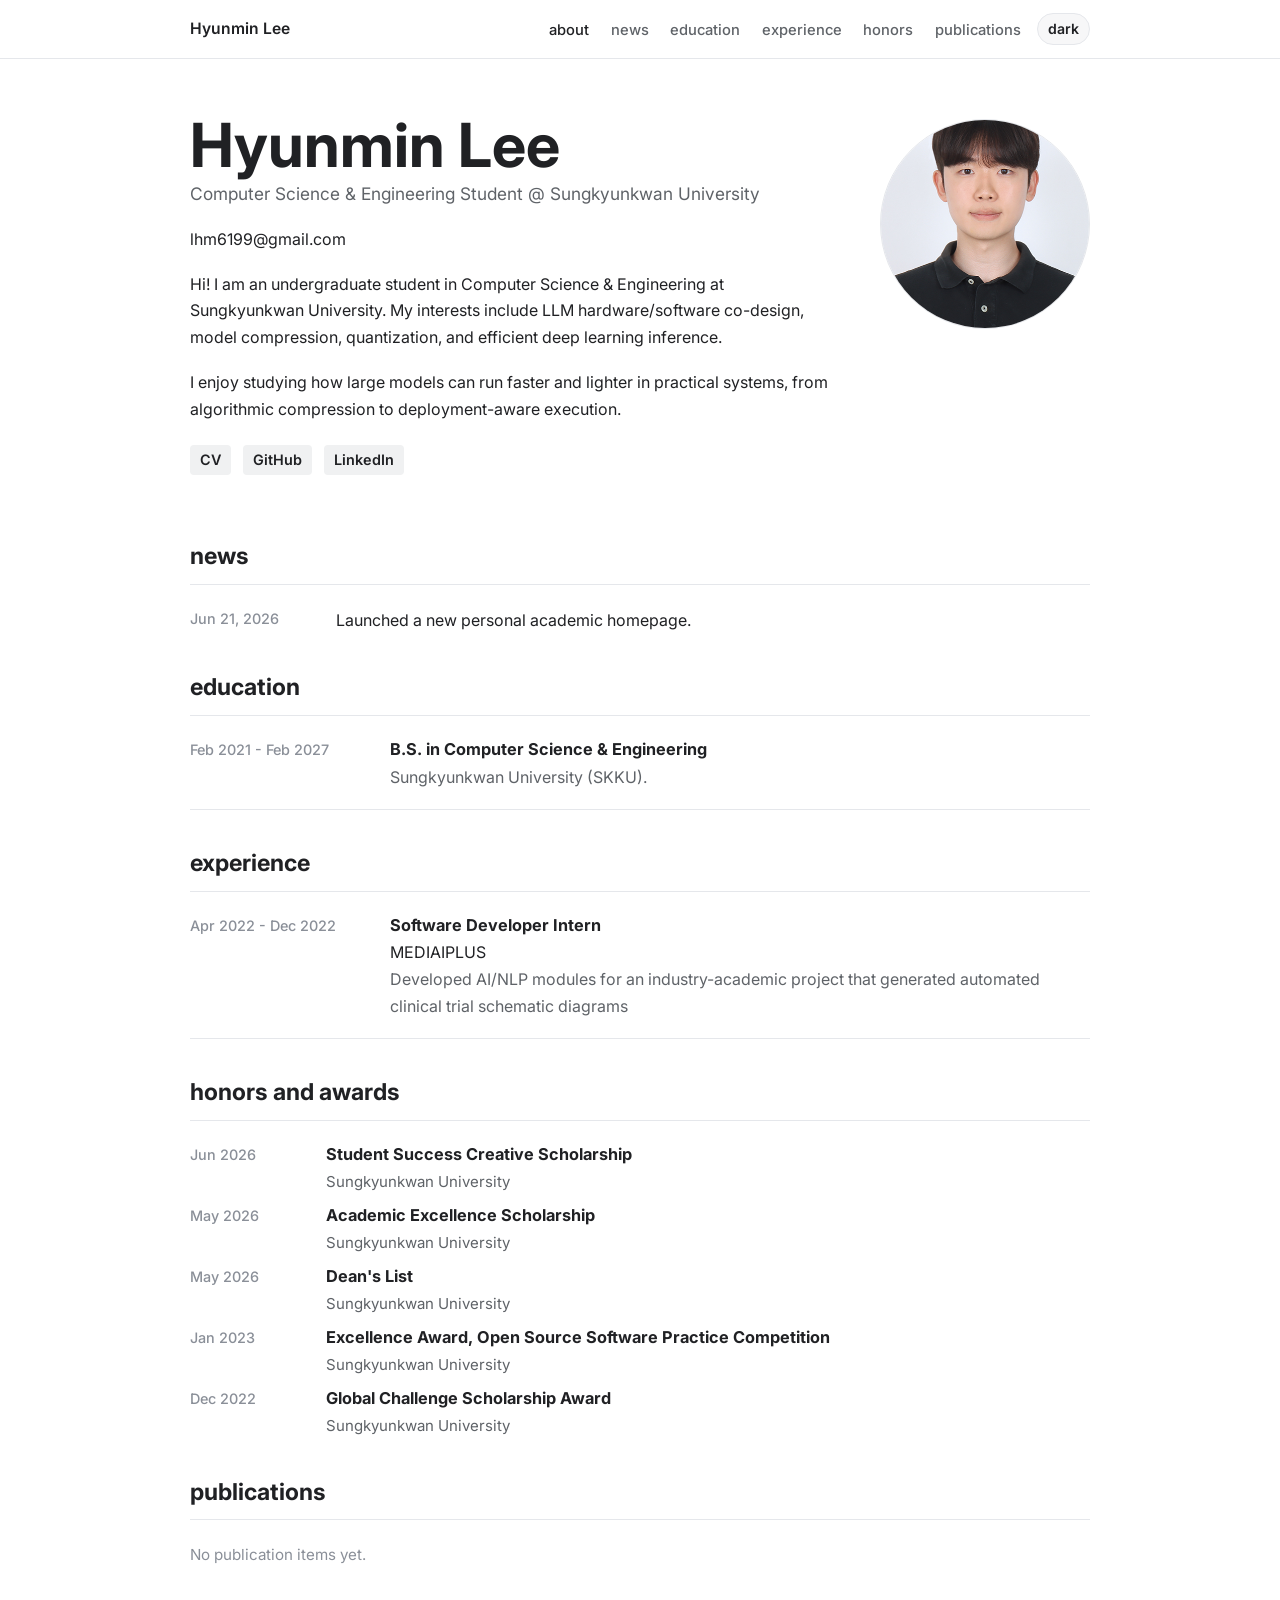
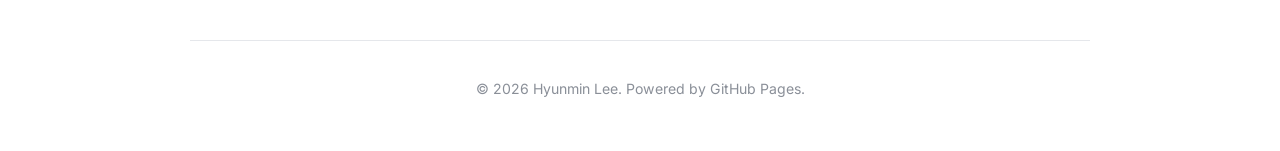
==== commit 634ac506: "software -> computer science & engineering3" ====
--- a/index.html
+++ b/index.html
@@ -90,7 +90,7 @@
                 <article class="cv-item">
                     <span class="cv-date">Feb 2021 - Feb 2027</span>
                     <div>
-                        <h3>B.S. in Computer Software Engineering</h3>
+                        <h3>B.S. in Computer Science & Engineering</h3>
                         <p>Sungkyunkwan University (SKKU).</p>
                     </div>
                 </article>
